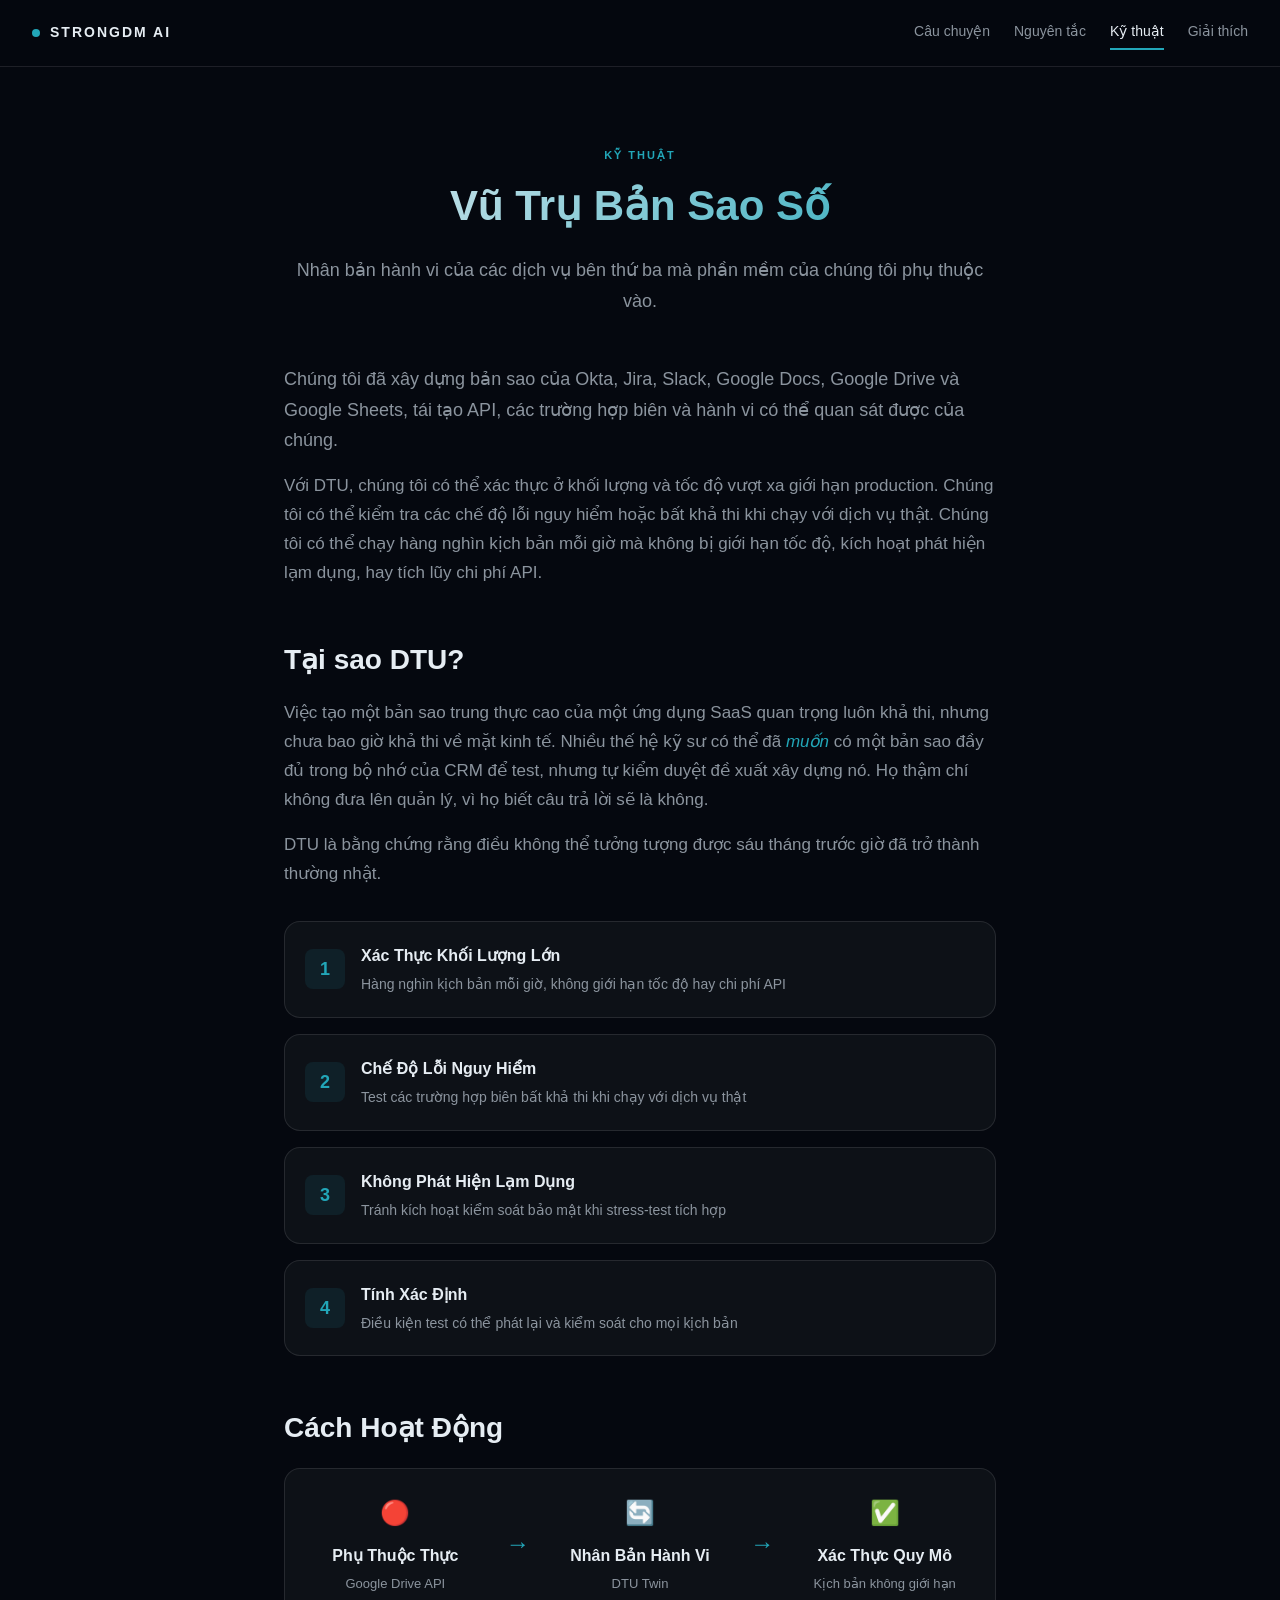
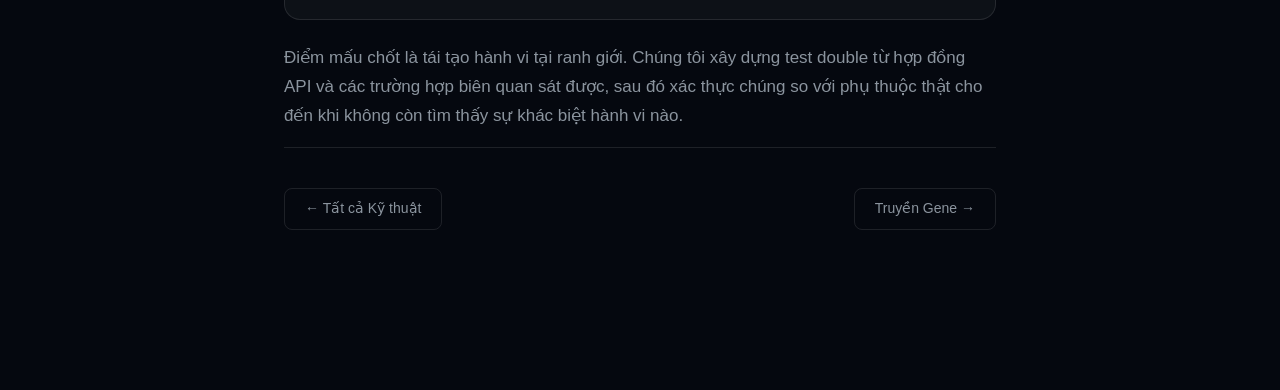
==== dtu.html @ ca0d353e "deploy static site" ====
<!DOCTYPE html>
<html lang="vi">
<head>
  <meta charset="utf-8">
  <meta name="viewport" content="width=device-width, initial-scale=1">
  <title>StrongDM — Vũ Trụ Bản Sao Số (DTU)</title>
  <link rel="stylesheet" href="style.css">
</head>
<body>

<nav>
  <a class="nav-brand" href="index.html">StrongDM AI</a>
  <div class="nav-links">
    <a href="index.html">Câu chuyện</a>
    <a href="principles.html">Nguyên tắc</a>
    <a href="techniques.html" class="active">Kỹ thuật</a>
    <a href="explain.html">Giải thích</a>
  </div>
</nav>

<div class="container">

  <div class="center">
    <div class="tag" style="color:var(--accent);">Kỹ thuật</div>
    <h1>Vũ Trụ Bản Sao Số</h1>
    <p class="subtitle">Nhân bản hành vi của các dịch vụ bên thứ ba mà phần mềm của chúng tôi phụ thuộc vào.</p>
  </div>

  <article>
    <p style="font-size:18px;">Chúng tôi đã xây dựng bản sao của Okta, Jira, Slack, Google Docs, Google Drive và Google Sheets, tái tạo API, các trường hợp biên và hành vi có thể quan sát được của chúng.</p>

    <p>Với DTU, chúng tôi có thể xác thực ở khối lượng và tốc độ vượt xa giới hạn production. Chúng tôi có thể kiểm tra các chế độ lỗi nguy hiểm hoặc bất khả thi khi chạy với dịch vụ thật. Chúng tôi có thể chạy hàng nghìn kịch bản mỗi giờ mà không bị giới hạn tốc độ, kích hoạt phát hiện lạm dụng, hay tích lũy chi phí API.</p>

    <h2>Tại sao DTU?</h2>

    <p>Việc tạo một bản sao trung thực cao của một ứng dụng SaaS quan trọng luôn khả thi, nhưng chưa bao giờ khả thi về mặt kinh tế. Nhiều thế hệ kỹ sư có thể đã <em style="color:var(--accent);">muốn</em> có một bản sao đầy đủ trong bộ nhớ của CRM để test, nhưng tự kiểm duyệt đề xuất xây dựng nó. Họ thậm chí không đưa lên quản lý, vì họ biết câu trả lời sẽ là không.</p>

    <p>DTU là bằng chứng rằng điều không thể tưởng tượng được sáu tháng trước giờ đã trở thành thường nhật.</p>

    <div style="display:grid;gap:16px;margin:32px 0;">
      <div class="card" style="display:flex;gap:16px;align-items:center;padding:20px;margin:0;">
        <div style="width:40px;height:40px;border-radius:8px;background:rgba(34,166,184,0.1);display:flex;align-items:center;justify-content:center;color:var(--accent);font-weight:700;font-size:18px;">1</div>
        <div>
          <div style="font-weight:600;margin-bottom:4px;color:var(--text);">Xác Thực Khối Lượng Lớn</div>
          <div style="font-size:14px;color:var(--text-secondary);">Hàng nghìn kịch bản mỗi giờ, không giới hạn tốc độ hay chi phí API</div>
        </div>
      </div>
      <div class="card" style="display:flex;gap:16px;align-items:center;padding:20px;margin:0;">
        <div style="width:40px;height:40px;border-radius:8px;background:rgba(34,166,184,0.1);display:flex;align-items:center;justify-content:center;color:var(--accent);font-weight:700;font-size:18px;">2</div>
        <div>
          <div style="font-weight:600;margin-bottom:4px;color:var(--text);">Chế Độ Lỗi Nguy Hiểm</div>
          <div style="font-size:14px;color:var(--text-secondary);">Test các trường hợp biên bất khả thi khi chạy với dịch vụ thật</div>
        </div>
      </div>
      <div class="card" style="display:flex;gap:16px;align-items:center;padding:20px;margin:0;">
        <div style="width:40px;height:40px;border-radius:8px;background:rgba(34,166,184,0.1);display:flex;align-items:center;justify-content:center;color:var(--accent);font-weight:700;font-size:18px;">3</div>
        <div>
          <div style="font-weight:600;margin-bottom:4px;color:var(--text);">Không Phát Hiện Lạm Dụng</div>
          <div style="font-size:14px;color:var(--text-secondary);">Tránh kích hoạt kiểm soát bảo mật khi stress-test tích hợp</div>
        </div>
      </div>
      <div class="card" style="display:flex;gap:16px;align-items:center;padding:20px;margin:0;">
        <div style="width:40px;height:40px;border-radius:8px;background:rgba(34,166,184,0.1);display:flex;align-items:center;justify-content:center;color:var(--accent);font-weight:700;font-size:18px;">4</div>
        <div>
          <div style="font-weight:600;margin-bottom:4px;color:var(--text);">Tính Xác Định</div>
          <div style="font-size:14px;color:var(--text-secondary);">Điều kiện test có thể phát lại và kiểm soát cho mọi kịch bản</div>
        </div>
      </div>
    </div>

    <h2>Cách Hoạt Động</h2>

    <div class="card" style="padding:24px;">
      <div style="display:flex;align-items:center;justify-content:space-between;flex-wrap:wrap;gap:24px;">
        <div style="text-align:center;flex:1;min-width:120px;">
          <div style="font-size:24px;margin-bottom:8px;">&#x1F534;</div>
          <div style="font-weight:600;margin-bottom:4px;">Phụ Thuộc Thực</div>
          <div style="font-size:13px;color:var(--text-secondary);">Google Drive API</div>
        </div>
        <div style="color:var(--accent);font-size:24px;">&#8594;</div>
        <div style="text-align:center;flex:1;min-width:120px;">
          <div style="font-size:24px;margin-bottom:8px;">&#x1F504;</div>
          <div style="font-weight:600;margin-bottom:4px;">Nhân Bản Hành Vi</div>
          <div style="font-size:13px;color:var(--text-secondary);">DTU Twin</div>
        </div>
        <div style="color:var(--accent);font-size:24px;">&#8594;</div>
        <div style="text-align:center;flex:1;min-width:120px;">
          <div style="font-size:24px;margin-bottom:8px;">&#x2705;</div>
          <div style="font-weight:600;margin-bottom:4px;">Xác Thực Quy Mô</div>
          <div style="font-size:13px;color:var(--text-secondary);">Kịch bản không giới hạn</div>
        </div>
      </div>
    </div>

    <p>Điểm mấu chốt là tái tạo hành vi tại ranh giới. Chúng tôi xây dựng test double từ hợp đồng API và các trường hợp biên quan sát được, sau đó xác thực chúng so với phụ thuộc thật cho đến khi không còn tìm thấy sự khác biệt hành vi nào.</p>
  </article>

  <div class="page-nav">
    <a class="btn" href="techniques.html">&larr; Tất cả Kỹ thuật</a>
    <a class="btn" href="gene-transfusion.html">Truyền Gene &rarr;</a>
  </div>

</div>

</body>
</html>
---- style.css ----
* { margin: 0; padding: 0; box-sizing: border-box; }

:root {
  --bg: #05080f;
  --card: #0d1117;
  --border: rgba(255,255,255,0.1);
  --text: #e6edf3;
  --text-secondary: #8b949e;
  --text-muted: #484f58;
  --accent: #22a6b8;
  --accent-secondary: #7c6ef0;
  --success: #2ea043;
  --info: #388bfd;
  --warning: #d29922;
  --gradient-3: #e06c75;
  --gradient-4: #c678dd;
}

body {
  font-family: -apple-system, BlinkMacSystemFont, "Segoe UI", Roboto, sans-serif;
  background: var(--bg);
  color: var(--text);
  line-height: 1.7;
}

a { color: var(--accent); text-decoration: none; }
a:hover { text-decoration: underline; }

nav {
  position: fixed; top: 0; left: 0; right: 0; z-index: 100;
  display: flex; align-items: center; justify-content: space-between;
  padding: 16px 32px;
  background: rgba(5,8,15,0.85);
  backdrop-filter: blur(12px);
  border-bottom: 1px solid var(--border);
}

.nav-brand {
  font-weight: 700; font-size: 14px; letter-spacing: 2px;
  color: var(--text); text-transform: uppercase;
}

.nav-brand::before {
  content: ""; display: inline-block;
  width: 8px; height: 8px; border-radius: 50%;
  background: var(--accent); margin-right: 10px;
}

.nav-links { display: flex; gap: 24px; }

.nav-links a {
  font-size: 14px; color: var(--text-secondary);
  padding: 4px 0; border-bottom: 2px solid transparent;
}

.nav-links a:hover, .nav-links a.active {
  color: var(--text); text-decoration: none;
  border-bottom-color: var(--accent);
}

.container {
  max-width: 760px; margin: 0 auto;
  padding: 140px 24px 80px;
}

.container-wide {
  max-width: 1000px; margin: 0 auto;
  padding: 140px 24px 80px;
}

.tag {
  display: inline-block; font-size: 11px; font-weight: 600;
  letter-spacing: 2px; text-transform: uppercase;
  color: var(--accent); margin-bottom: 16px;
}

h1 {
  font-size: 42px; font-weight: 700; line-height: 1.2;
  margin-bottom: 24px;
  background: linear-gradient(135deg, var(--text), var(--accent));
  -webkit-background-clip: text; -webkit-text-fill-color: transparent;
  background-clip: text;
}

h2 {
  font-size: 28px; font-weight: 700; margin: 48px 0 16px;
  color: var(--text);
}

p { margin-bottom: 16px; color: var(--text-secondary); font-size: 17px; }

ul, ol { padding-left: 24px; margin-bottom: 16px; color: var(--text-secondary); }
li { margin-bottom: 8px; }

strong { color: var(--text); }
em { color: var(--text-secondary); font-style: italic; }

hr {
  border: none; border-top: 1px solid var(--border);
  margin: 48px 0;
}

.meta {
  margin-top: 24px; padding-top: 24px;
  border-top: 1px solid var(--border);
  font-size: 14px; color: var(--text-muted);
}

.card {
  padding: 32px; margin-bottom: 24px;
  background: var(--card);
  border: 1px solid var(--border);
  border-radius: 16px;
}

.card-accent {
  border-color: var(--accent);
  background: linear-gradient(135deg, rgba(34,166,184,0.08), transparent);
}

.card-success { border-color: var(--success); }
.card-info    { border-color: var(--info); }
.card-warning {
  border-color: var(--warning);
  background: linear-gradient(135deg, rgba(234,179,8,0.06), transparent);
  text-align: center;
}

.card h3 {
  font-size: 20px; font-weight: 700; margin-bottom: 12px;
  color: var(--text);
}

.card .label {
  font-size: 11px; font-weight: 700; letter-spacing: 2px;
  text-transform: uppercase; margin-bottom: 8px;
}

.card .label-accent   { color: var(--accent); }
.card .label-success  { color: var(--success); }
.card .label-info     { color: var(--info); }
.card .label-warning  { color: var(--warning); }

.grid {
  display: grid;
  grid-template-columns: repeat(auto-fit, minmax(300px, 1fr));
  gap: 24px; margin-bottom: 48px;
}

.loop-row {
  display: flex; gap: 24px; justify-content: center;
  margin-bottom: 32px; flex-wrap: wrap;
}

.loop-row .card { flex: 1; max-width: 360px; }

.arrow-down {
  display: flex; justify-content: center; padding: 20px 0;
  color: var(--accent); font-size: 24px;
}

.pill {
  display: inline-block; padding: 6px 14px; margin: 4px;
  font-size: 13px; border-radius: 20px;
  background: rgba(234,179,8,0.1);
  border: 1px solid rgba(234,179,8,0.3);
  color: var(--warning);
}

.footnotes {
  font-size: 14px; color: var(--text-muted); line-height: 1.8;
}

.page-nav {
  display: flex; justify-content: space-between;
  padding: 40px 0 80px;
  border-top: 1px solid var(--border);
}

.btn {
  padding: 8px 20px; font-size: 14px; color: var(--text-secondary);
  border: 1px solid var(--border); border-radius: 8px;
}

.btn:hover {
  color: var(--text); border-color: var(--accent);
  text-decoration: none;
}

.center { text-align: center; }

.subtitle {
  max-width: 700px; margin: 0 auto 48px;
  font-size: 18px; color: var(--text-secondary);
  text-align: center;
}

.loop-hint {
  text-align: center; color: var(--text-muted);
  font-size: 14px; font-style: italic; margin-bottom: 48px;
}

.validation-box {
  padding: 32px; margin-bottom: 48px;
  background: var(--card);
  border: 1px solid var(--border);
  border-radius: 16px;
}

.validation-box h2 { margin-top: 0; }
.validation-box p, .validation-box li { font-size: 16px; }
.validation-box .highlight { color: var(--accent); font-weight: 600; }
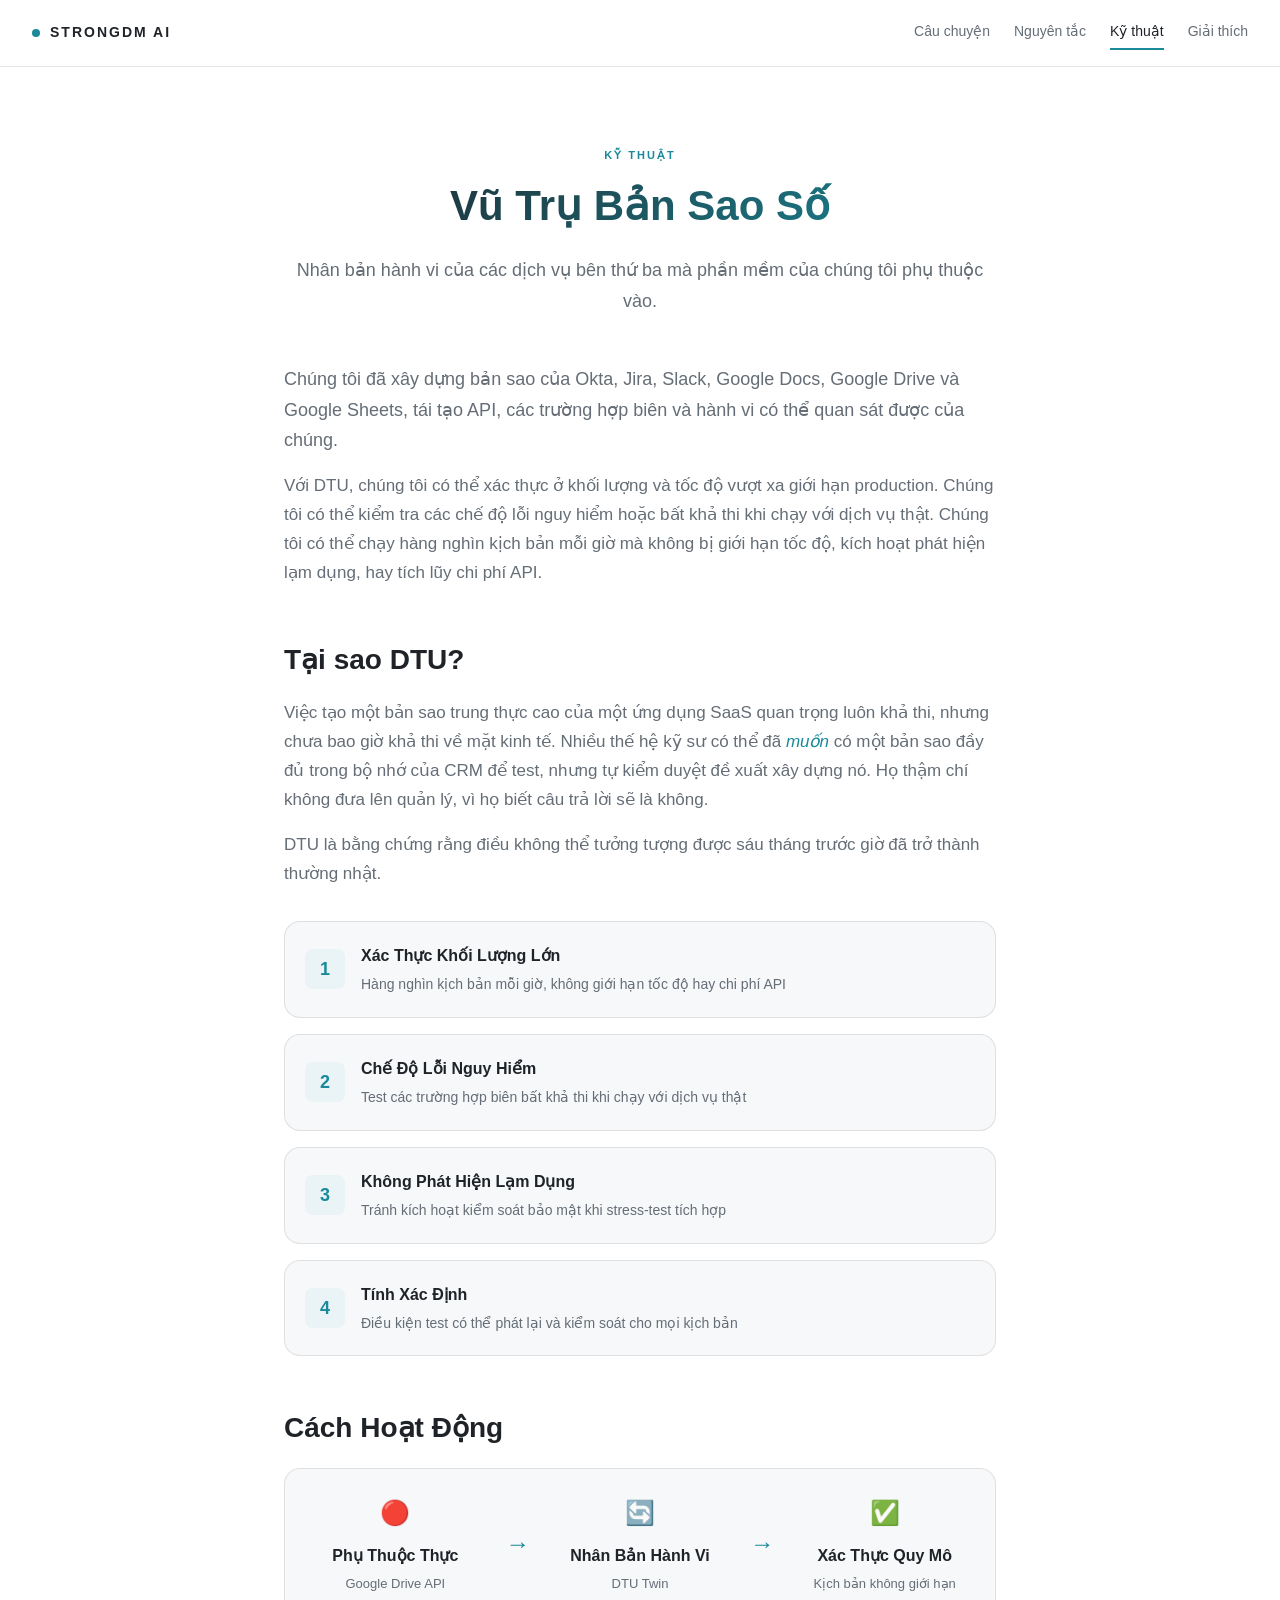
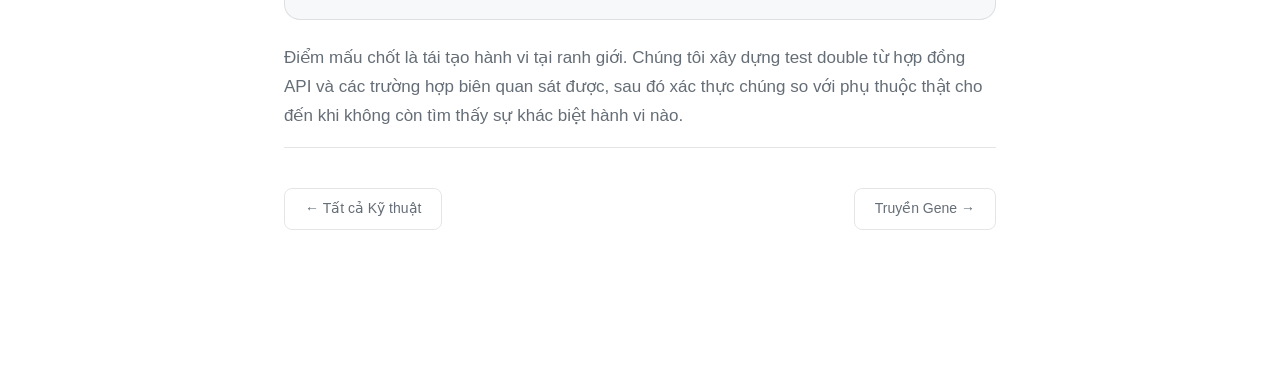
==== commit d25da02a: "update" ====
--- a/dtu.html
+++ b/dtu.html
@@ -39,28 +39,28 @@
 
     <div style="display:grid;gap:16px;margin:32px 0;">
       <div class="card" style="display:flex;gap:16px;align-items:center;padding:20px;margin:0;">
-        <div style="width:40px;height:40px;border-radius:8px;background:rgba(34,166,184,0.1);display:flex;align-items:center;justify-content:center;color:var(--accent);font-weight:700;font-size:18px;">1</div>
+        <div style="width:40px;height:40px;border-radius:8px;background:var(--blockquote-bg);display:flex;align-items:center;justify-content:center;color:var(--accent);font-weight:700;font-size:18px;">1</div>
         <div>
           <div style="font-weight:600;margin-bottom:4px;color:var(--text);">Xác Thực Khối Lượng Lớn</div>
           <div style="font-size:14px;color:var(--text-secondary);">Hàng nghìn kịch bản mỗi giờ, không giới hạn tốc độ hay chi phí API</div>
         </div>
       </div>
       <div class="card" style="display:flex;gap:16px;align-items:center;padding:20px;margin:0;">
-        <div style="width:40px;height:40px;border-radius:8px;background:rgba(34,166,184,0.1);display:flex;align-items:center;justify-content:center;color:var(--accent);font-weight:700;font-size:18px;">2</div>
+        <div style="width:40px;height:40px;border-radius:8px;background:var(--blockquote-bg);display:flex;align-items:center;justify-content:center;color:var(--accent);font-weight:700;font-size:18px;">2</div>
         <div>
           <div style="font-weight:600;margin-bottom:4px;color:var(--text);">Chế Độ Lỗi Nguy Hiểm</div>
           <div style="font-size:14px;color:var(--text-secondary);">Test các trường hợp biên bất khả thi khi chạy với dịch vụ thật</div>
         </div>
       </div>
       <div class="card" style="display:flex;gap:16px;align-items:center;padding:20px;margin:0;">
-        <div style="width:40px;height:40px;border-radius:8px;background:rgba(34,166,184,0.1);display:flex;align-items:center;justify-content:center;color:var(--accent);font-weight:700;font-size:18px;">3</div>
+        <div style="width:40px;height:40px;border-radius:8px;background:var(--blockquote-bg);display:flex;align-items:center;justify-content:center;color:var(--accent);font-weight:700;font-size:18px;">3</div>
         <div>
           <div style="font-weight:600;margin-bottom:4px;color:var(--text);">Không Phát Hiện Lạm Dụng</div>
           <div style="font-size:14px;color:var(--text-secondary);">Tránh kích hoạt kiểm soát bảo mật khi stress-test tích hợp</div>
         </div>
       </div>
       <div class="card" style="display:flex;gap:16px;align-items:center;padding:20px;margin:0;">
-        <div style="width:40px;height:40px;border-radius:8px;background:rgba(34,166,184,0.1);display:flex;align-items:center;justify-content:center;color:var(--accent);font-weight:700;font-size:18px;">4</div>
+        <div style="width:40px;height:40px;border-radius:8px;background:var(--blockquote-bg);display:flex;align-items:center;justify-content:center;color:var(--accent);font-weight:700;font-size:18px;">4</div>
         <div>
           <div style="font-weight:600;margin-bottom:4px;color:var(--text);">Tính Xác Định</div>
           <div style="font-size:14px;color:var(--text-secondary);">Điều kiện test có thể phát lại và kiểm soát cho mọi kịch bản</div>
--- a/style.css
+++ b/style.css
@@ -14,6 +14,40 @@
   --warning: #d29922;
   --gradient-3: #e06c75;
   --gradient-4: #c678dd;
+  --nav-bg: rgba(5,8,15,0.85);
+  --code-bg: rgba(255,255,255,0.1);
+  --blockquote-bg: rgba(34,166,184,0.05);
+  --pyr-bg: rgba(255,255,255,0.03);
+  --pyr-bg-max: rgba(255,255,255,0.02);
+  --pyr-dot-off: rgba(255,255,255,0.1);
+  --glass-bg: rgba(13,17,23,0.55);
+  --glass-shadow: rgba(0,0,0,0.3);
+}
+
+@media (prefers-color-scheme: light) {
+  :root {
+    --bg: #ffffff;
+    --card: #f6f8fa;
+    --border: rgba(0,0,0,0.1);
+    --text: #1f2328;
+    --text-secondary: #656d76;
+    --text-muted: #8b949e;
+    --accent: #1a8a9a;
+    --accent-secondary: #6354d0;
+    --success: #1a7f37;
+    --info: #0969da;
+    --warning: #9a6700;
+    --gradient-3: #cf222e;
+    --gradient-4: #8250df;
+    --nav-bg: rgba(255,255,255,0.85);
+    --code-bg: rgba(0,0,0,0.06);
+    --blockquote-bg: rgba(34,166,184,0.06);
+    --pyr-bg: rgba(0,0,0,0.03);
+    --pyr-bg-max: rgba(0,0,0,0.02);
+    --pyr-dot-off: rgba(0,0,0,0.1);
+    --glass-bg: rgba(255,255,255,0.6);
+    --glass-shadow: rgba(0,0,0,0.08);
+  }
 }
 
 body {
@@ -30,7 +64,7 @@
   position: fixed; top: 0; left: 0; right: 0; z-index: 100;
   display: flex; align-items: center; justify-content: space-between;
   padding: 16px 32px;
-  background: rgba(5,8,15,0.85);
+  background: var(--nav-bg);
   backdrop-filter: blur(12px);
   border-bottom: 1px solid var(--border);
 }
@@ -210,3 +244,9 @@
 .validation-box h2 { margin-top: 0; }
 .validation-box p, .validation-box li { font-size: 16px; }
 .validation-box .highlight { color: var(--accent); font-weight: 600; }
+
+@media (max-width: 600px) {
+  .nav-brand { display: none; }
+  nav { justify-content: center; }
+  .nav-links { gap: 16px; }
+}
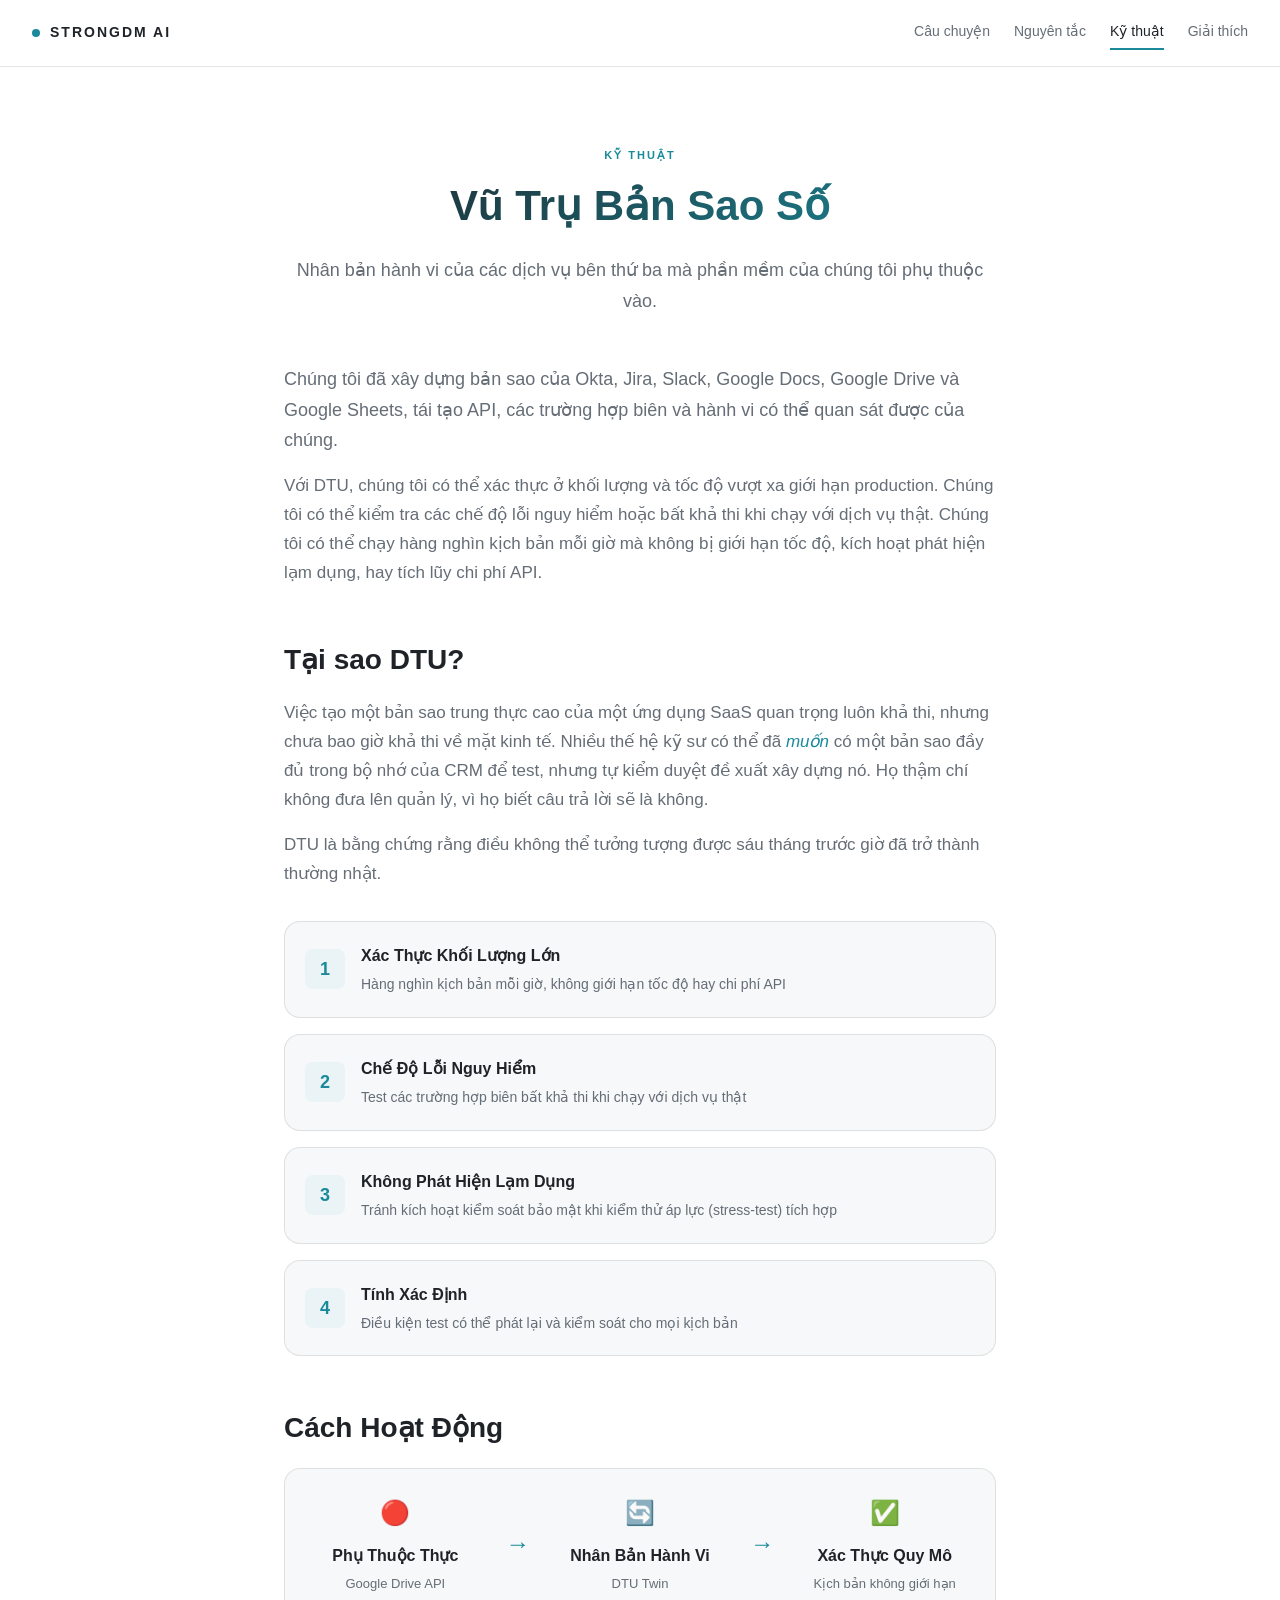
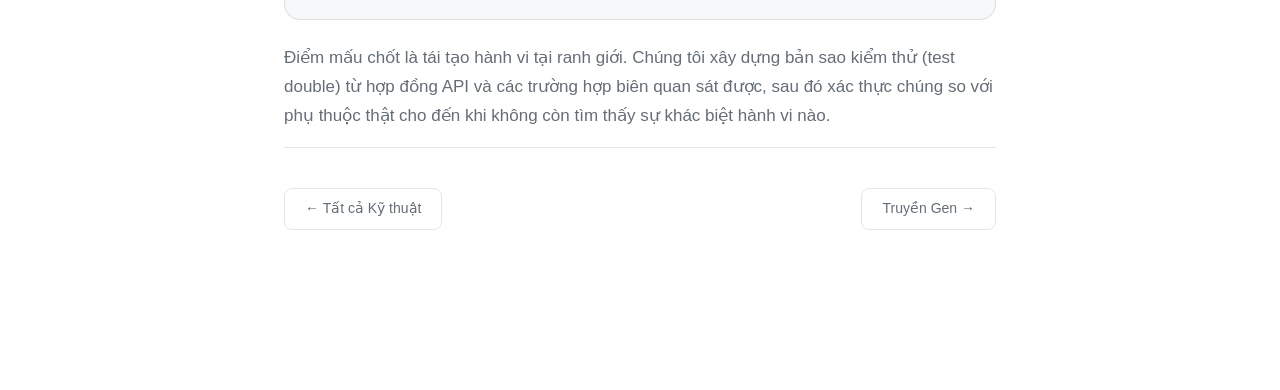
==== commit a4df170a: "update" ====
--- a/dtu.html
+++ b/dtu.html
@@ -56,7 +56,7 @@
         <div style="width:40px;height:40px;border-radius:8px;background:var(--blockquote-bg);display:flex;align-items:center;justify-content:center;color:var(--accent);font-weight:700;font-size:18px;">3</div>
         <div>
           <div style="font-weight:600;margin-bottom:4px;color:var(--text);">Không Phát Hiện Lạm Dụng</div>
-          <div style="font-size:14px;color:var(--text-secondary);">Tránh kích hoạt kiểm soát bảo mật khi stress-test tích hợp</div>
+          <div style="font-size:14px;color:var(--text-secondary);">Tránh kích hoạt kiểm soát bảo mật khi kiểm thử áp lực (stress-test) tích hợp</div>
         </div>
       </div>
       <div class="card" style="display:flex;gap:16px;align-items:center;padding:20px;margin:0;">
@@ -92,12 +92,12 @@
       </div>
     </div>
 
-    <p>Điểm mấu chốt là tái tạo hành vi tại ranh giới. Chúng tôi xây dựng test double từ hợp đồng API và các trường hợp biên quan sát được, sau đó xác thực chúng so với phụ thuộc thật cho đến khi không còn tìm thấy sự khác biệt hành vi nào.</p>
+    <p>Điểm mấu chốt là tái tạo hành vi tại ranh giới. Chúng tôi xây dựng bản sao kiểm thử (test double) từ hợp đồng API và các trường hợp biên quan sát được, sau đó xác thực chúng so với phụ thuộc thật cho đến khi không còn tìm thấy sự khác biệt hành vi nào.</p>
   </article>
 
   <div class="page-nav">
     <a class="btn" href="techniques.html">&larr; Tất cả Kỹ thuật</a>
-    <a class="btn" href="gene-transfusion.html">Truyền Gene &rarr;</a>
+    <a class="btn" href="gene-transfusion.html">Truyền Gen &rarr;</a>
   </div>
 
 </div>
